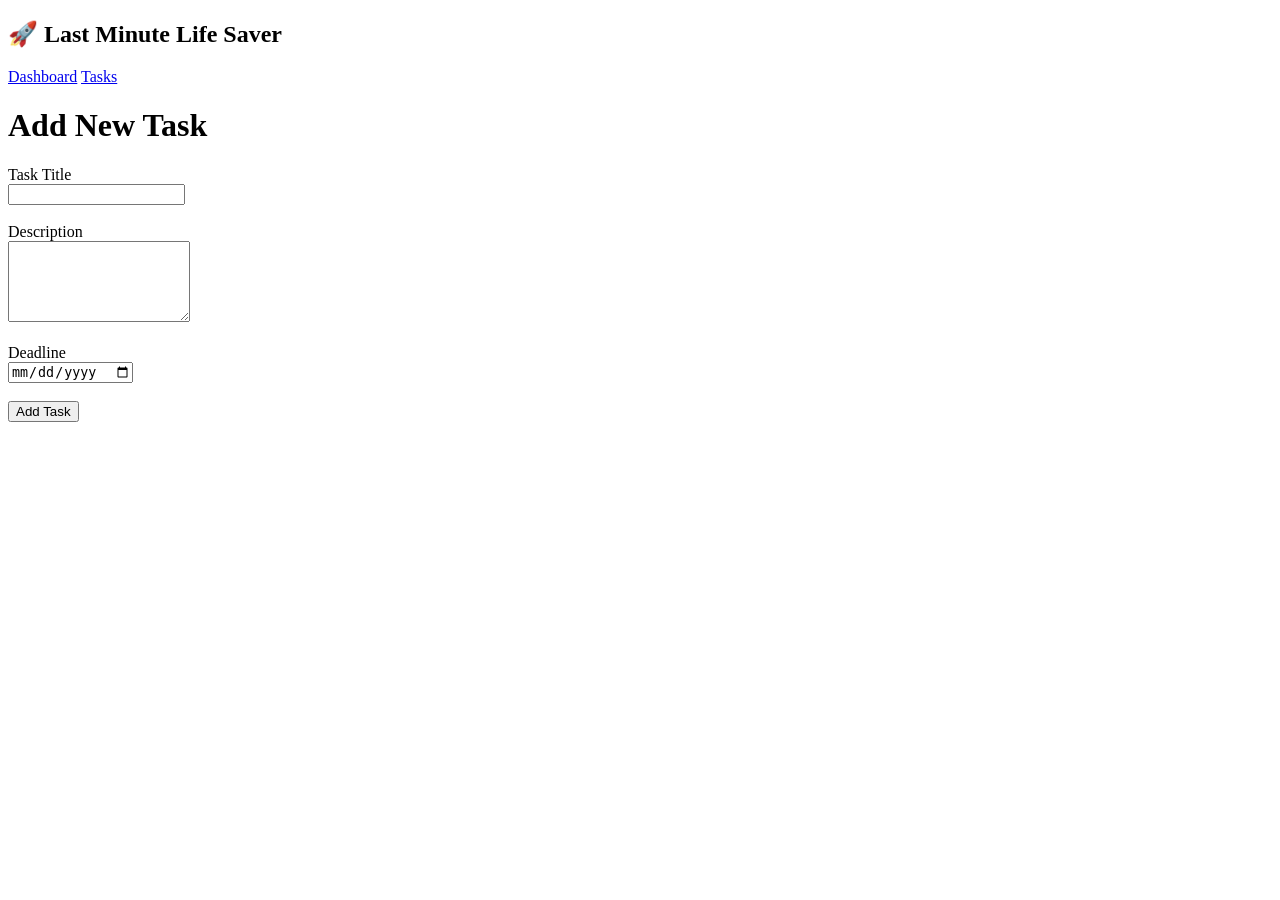
==== templates/add_task.html @ 5edfae05 "kanchan" ====
<!DOCTYPE html>
<html>
<head>
    <title>Add Task</title>

    <link rel="stylesheet"
          href="{{ url_for('static', filename='css/dashboard.css') }}">
</head>
<body>

<nav class="navbar">
    <h2>🚀 Last Minute Life Saver</h2>

    <div>
        <a href="/">Dashboard</a>
        <a href="/tasks">Tasks</a>
    </div>
</nav>

<div class="container">

    <div class="task-card">

        <h1>Add New Task</h1>

        <form action="/add-task" method="POST">

            <label>Task Title</label>
            <br>

            <input type="text"
                   name="title"
                   required>

            <br><br>

            <label>Description</label>
            <br>

            <textarea
                name="description"
                rows="5">
            </textarea>

            <br><br>

            <label>Deadline</label>
            <br>

            <input type="date"
                   name="deadline">

            <br><br>

            <button type="submit">
                Add Task
            </button>

        </form>

    </div>

</div>

</body>
</html>
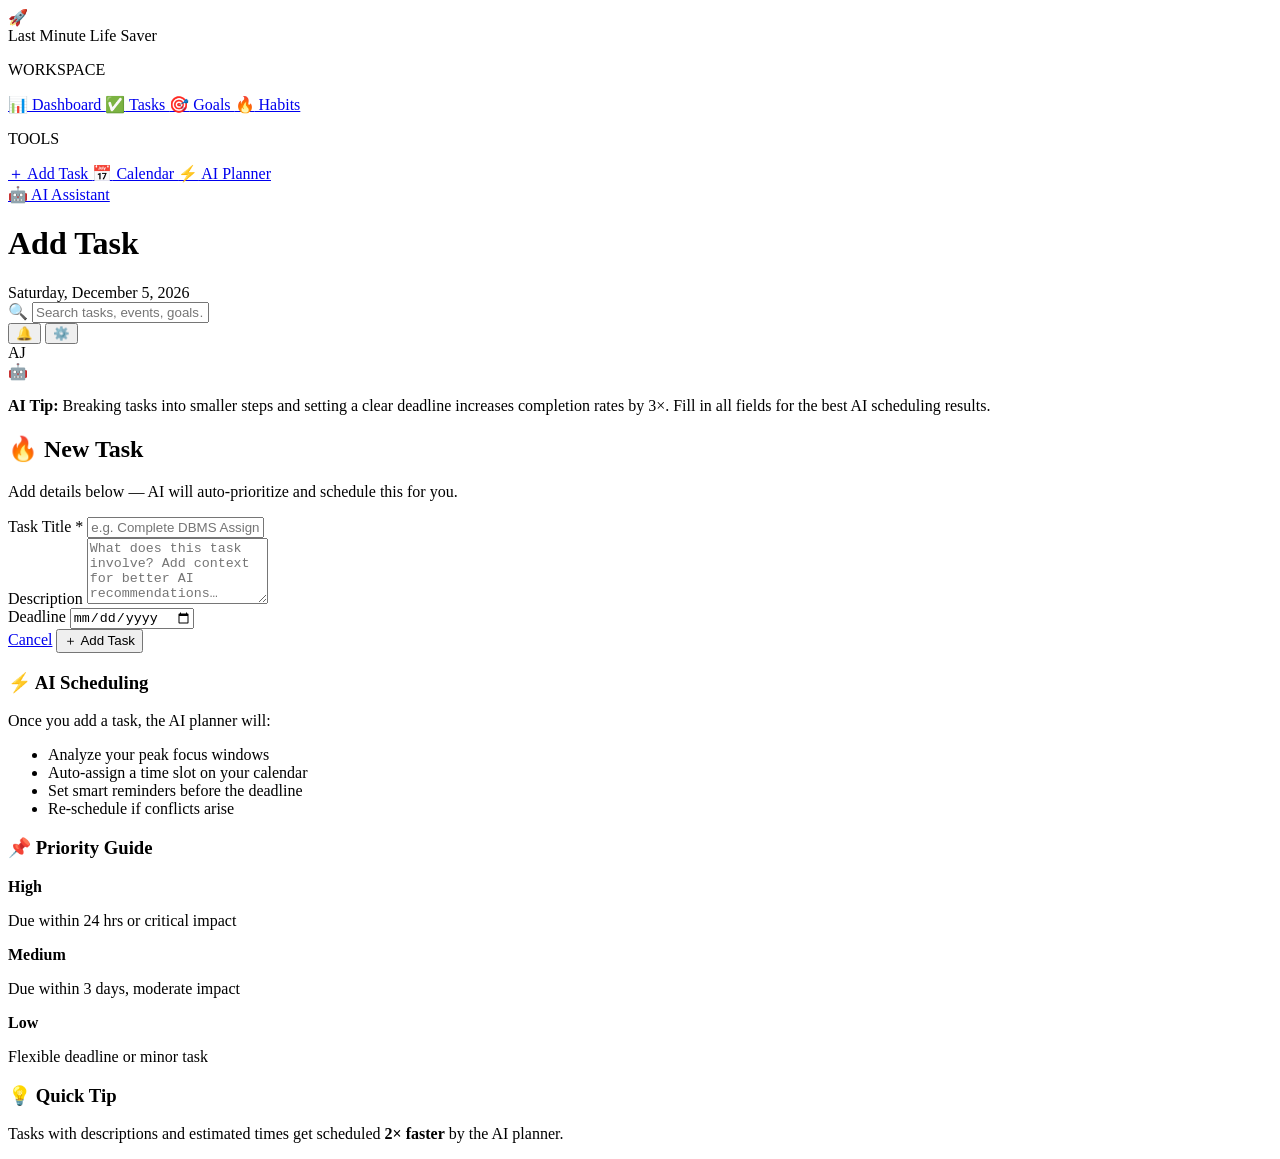
==== commit ed0abf60: "kanchan" ====
--- a/templates/add_task.html
+++ b/templates/add_task.html
@@ -1,66 +1,193 @@
 <!DOCTYPE html>
-<html>
+<html lang="en">
 <head>
-    <title>Add Task</title>
-
-    <link rel="stylesheet"
-          href="{{ url_for('static', filename='css/dashboard.css') }}">
+    <title>Add Task – Last Minute Life Saver</title>
+    <meta charset="UTF-8">
+    <meta name="viewport" content="width=device-width, initial-scale=1.0">
+    <link rel="preconnect" href="https://fonts.googleapis.com">
+    <link rel="preconnect" href="https://fonts.gstatic.com" crossorigin>
+    <link href="https://fonts.googleapis.com/css2?family=Inter:wght@300;400;500;600;700&display=swap" rel="stylesheet">
+    <link rel="stylesheet" href="{{ url_for('static', filename='css/add_task.css') }}">
 </head>
 <body>
 
-<nav class="navbar">
-    <h2>🚀 Last Minute Life Saver</h2>
+    <!-- LEFT SIDEBAR -->
+    <aside class="sidebar">
+        <div class="sidebar-brand">
+            <span class="brand-icon">🚀</span>
+            <div class="brand-text">
+                <span class="brand-name">Last Minute</span>
+                <span class="brand-sub">Life Saver</span>
+            </div>
+        </div>
 
-    <div>
-        <a href="/">Dashboard</a>
-        <a href="/tasks">Tasks</a>
-    </div>
-</nav>
+        <nav class="sidebar-nav">
+            <p class="nav-section-label">WORKSPACE</p>
+            <a href="/" class="nav-item">
+                <span class="nav-icon">📊</span> Dashboard
+            </a>
+            <a href="/tasks" class="nav-item">
+                <span class="nav-icon">✅</span> Tasks
+            </a>
+            <a href="/goals" class="nav-item">
+                <span class="nav-icon">🎯</span> Goals
+            </a>
+            <a href="/habits" class="nav-item">
+                <span class="nav-icon">🔥</span> Habits
+            </a>
 
-<div class="container">
+            <p class="nav-section-label">TOOLS</p>
+            <a href="/add-task" class="nav-item active">
+                <span class="nav-icon">＋</span> Add Task
+            </a>
+            <a href="/calendar" class="nav-item">
+                <span class="nav-icon">📅</span> Calendar
+            </a>
+            <a href="/ai-planner" class="nav-item">
+                <span class="nav-icon">⚡</span> AI Planner
+            </a>
+        </nav>
 
-    <div class="task-card">
+        <a href="/assistant" class="sidebar-assistant">
+            <span>🤖</span> AI Assistant
+        </a>
+    </aside>
 
-        <h1>Add New Task</h1>
+    <!-- MAIN CONTENT -->
+    <div class="main-wrapper">
 
-        <form action="/add-task" method="POST">
+        <!-- Topbar -->
+        <header class="topbar">
+            <div class="topbar-left">
+                <h1 class="page-title">Add Task</h1>
+                <span class="page-date" id="pageDate"></span>
+            </div>
+            <div class="topbar-right">
+                <div class="search-box">
+                    <span class="search-icon">🔍</span>
+                    <input type="text" placeholder="Search tasks, events, goals…" class="search-input">
+                </div>
+                <button class="icon-btn" title="Notifications">🔔</button>
+                <button class="icon-btn" title="Settings">⚙️</button>
+                <div class="avatar">AJ</div>
+            </div>
+        </header>
 
-            <label>Task Title</label>
-            <br>
+        <!-- Page Body -->
+        <main class="page-body">
 
-            <input type="text"
-                   name="title"
-                   required>
+            <!-- AI Tip Banner -->
+            <div class="ai-banner">
+                <span class="ai-banner-icon">🤖</span>
+                <p><strong>AI Tip:</strong> Breaking tasks into smaller steps and setting a clear deadline increases completion rates by 3×. Fill in all fields for the best AI scheduling results.</p>
+            </div>
 
-            <br><br>
+            <div class="form-layout">
 
-            <label>Description</label>
-            <br>
+                <!-- FORM CARD -->
+                <div class="form-card">
+                    <div class="form-card-header">
+                        <h2>🔥 New Task</h2>
+                        <p class="form-subtitle">Add details below — AI will auto-prioritize and schedule this for you.</p>
+                    </div>
 
-            <textarea
-                name="description"
-                rows="5">
-            </textarea>
+                    <form action="/add-task" method="POST" class="task-form">
 
-            <br><br>
+                        <div class="field-group">
+                            <label for="title" class="field-label">Task Title <span class="required">*</span></label>
+                            <input
+                                type="text"
+                                id="title"
+                                name="title"
+                                class="field-input"
+                                placeholder="e.g. Complete DBMS Assignment"
+                                required>
+                        </div>
 
-            <label>Deadline</label>
-            <br>
+                        <div class="field-group">
+                            <label for="description" class="field-label">Description</label>
+                            <textarea
+                                id="description"
+                                name="description"
+                                class="field-input field-textarea"
+                                rows="4"
+                                placeholder="What does this task involve? Add context for better AI recommendations…"></textarea>
+                        </div>
 
-            <input type="date"
-                   name="deadline">
+                        <div class="field-row">
+                            <div class="field-group">
+                                <label for="deadline" class="field-label">Deadline</label>
+                                <input type="date" id="deadline" name="deadline" class="field-input">
+                            </div>
 
-            <br><br>
+                        </div>
 
-            <button type="submit">
-                Add Task
-            </button>
 
-        </form>
+                        <div class="form-actions">
+                            <a href="/tasks" class="btn-cancel">Cancel</a>
+                            <button type="submit" class="btn-submit">＋ Add Task</button>
+                        </div>
 
+                    </form>
+                </div>
+
+                <!-- RIGHT PANEL -->
+                <div class="side-panel">
+
+                    <div class="panel-card">
+                        <h3 class="panel-card-title">⚡ AI Scheduling</h3>
+                        <p class="panel-text">Once you add a task, the AI planner will:</p>
+                        <ul class="panel-list">
+                            <li>Analyze your peak focus windows</li>
+                            <li>Auto-assign a time slot on your calendar</li>
+                            <li>Set smart reminders before the deadline</li>
+                            <li>Re-schedule if conflicts arise</li>
+                        </ul>
+                    </div>
+
+                    <div class="panel-card">
+                        <h3 class="panel-card-title">📌 Priority Guide</h3>
+                        <div class="priority-item">
+                            <span class="priority-dot dot-high"></span>
+                            <div>
+                                <strong>High</strong>
+                                <p>Due within 24 hrs or critical impact</p>
+                            </div>
+                        </div>
+                        <div class="priority-item">
+                            <span class="priority-dot dot-medium"></span>
+                            <div>
+                                <strong>Medium</strong>
+                                <p>Due within 3 days, moderate impact</p>
+                            </div>
+                        </div>
+                        <div class="priority-item">
+                            <span class="priority-dot dot-low"></span>
+                            <div>
+                                <strong>Low</strong>
+                                <p>Flexible deadline or minor task</p>
+                            </div>
+                        </div>
+                    </div>
+
+                    <div class="panel-card panel-tip">
+                        <h3 class="panel-card-title">💡 Quick Tip</h3>
+                        <p class="panel-text">Tasks with descriptions and estimated times get scheduled <strong>2× faster</strong> by the AI planner.</p>
+                    </div>
+
+                </div>
+
+            </div>
+        </main>
     </div>
 
-</div>
+    <script>
+        const dateEl = document.getElementById('pageDate');
+        const now = new Date();
+        dateEl.textContent = now.toLocaleDateString('en-US', {
+            weekday: 'long', year: 'numeric', month: 'long', day: 'numeric'
+        });
+    </script>
 
 </body>
 </html>
